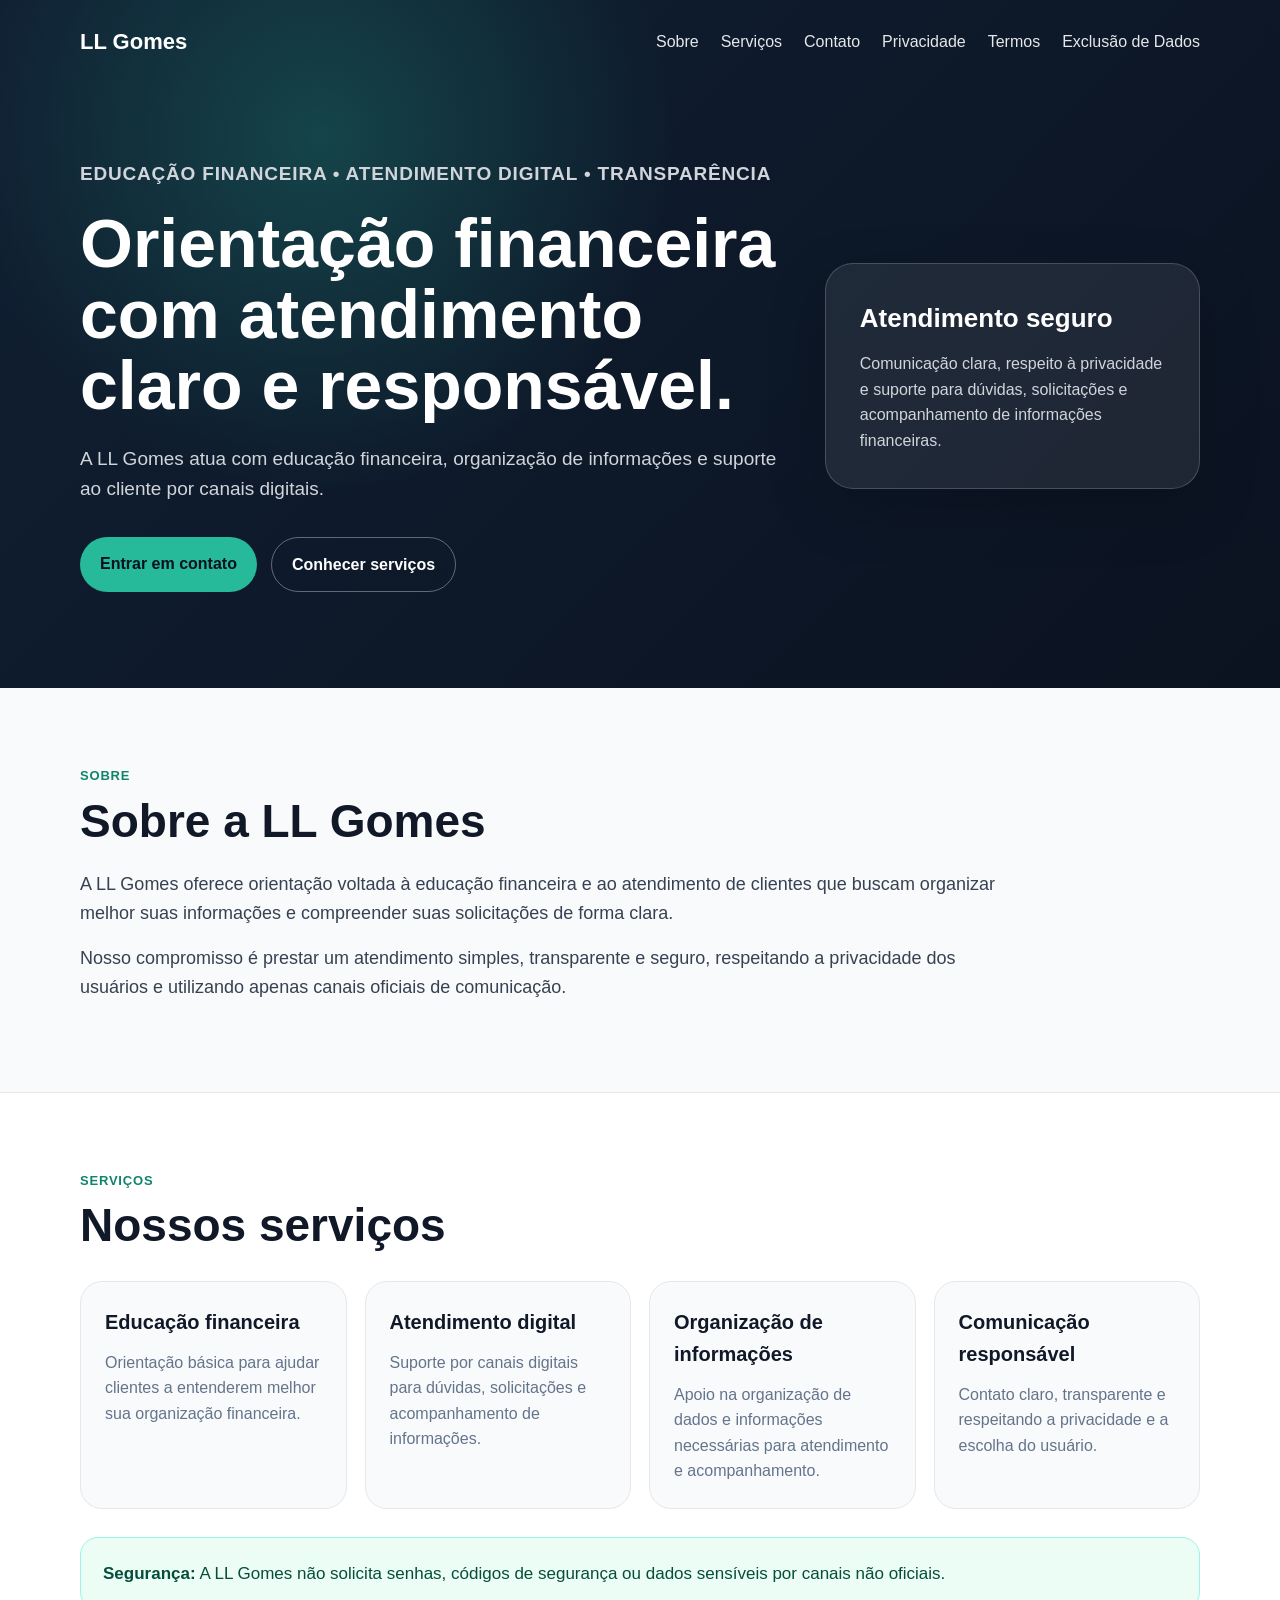
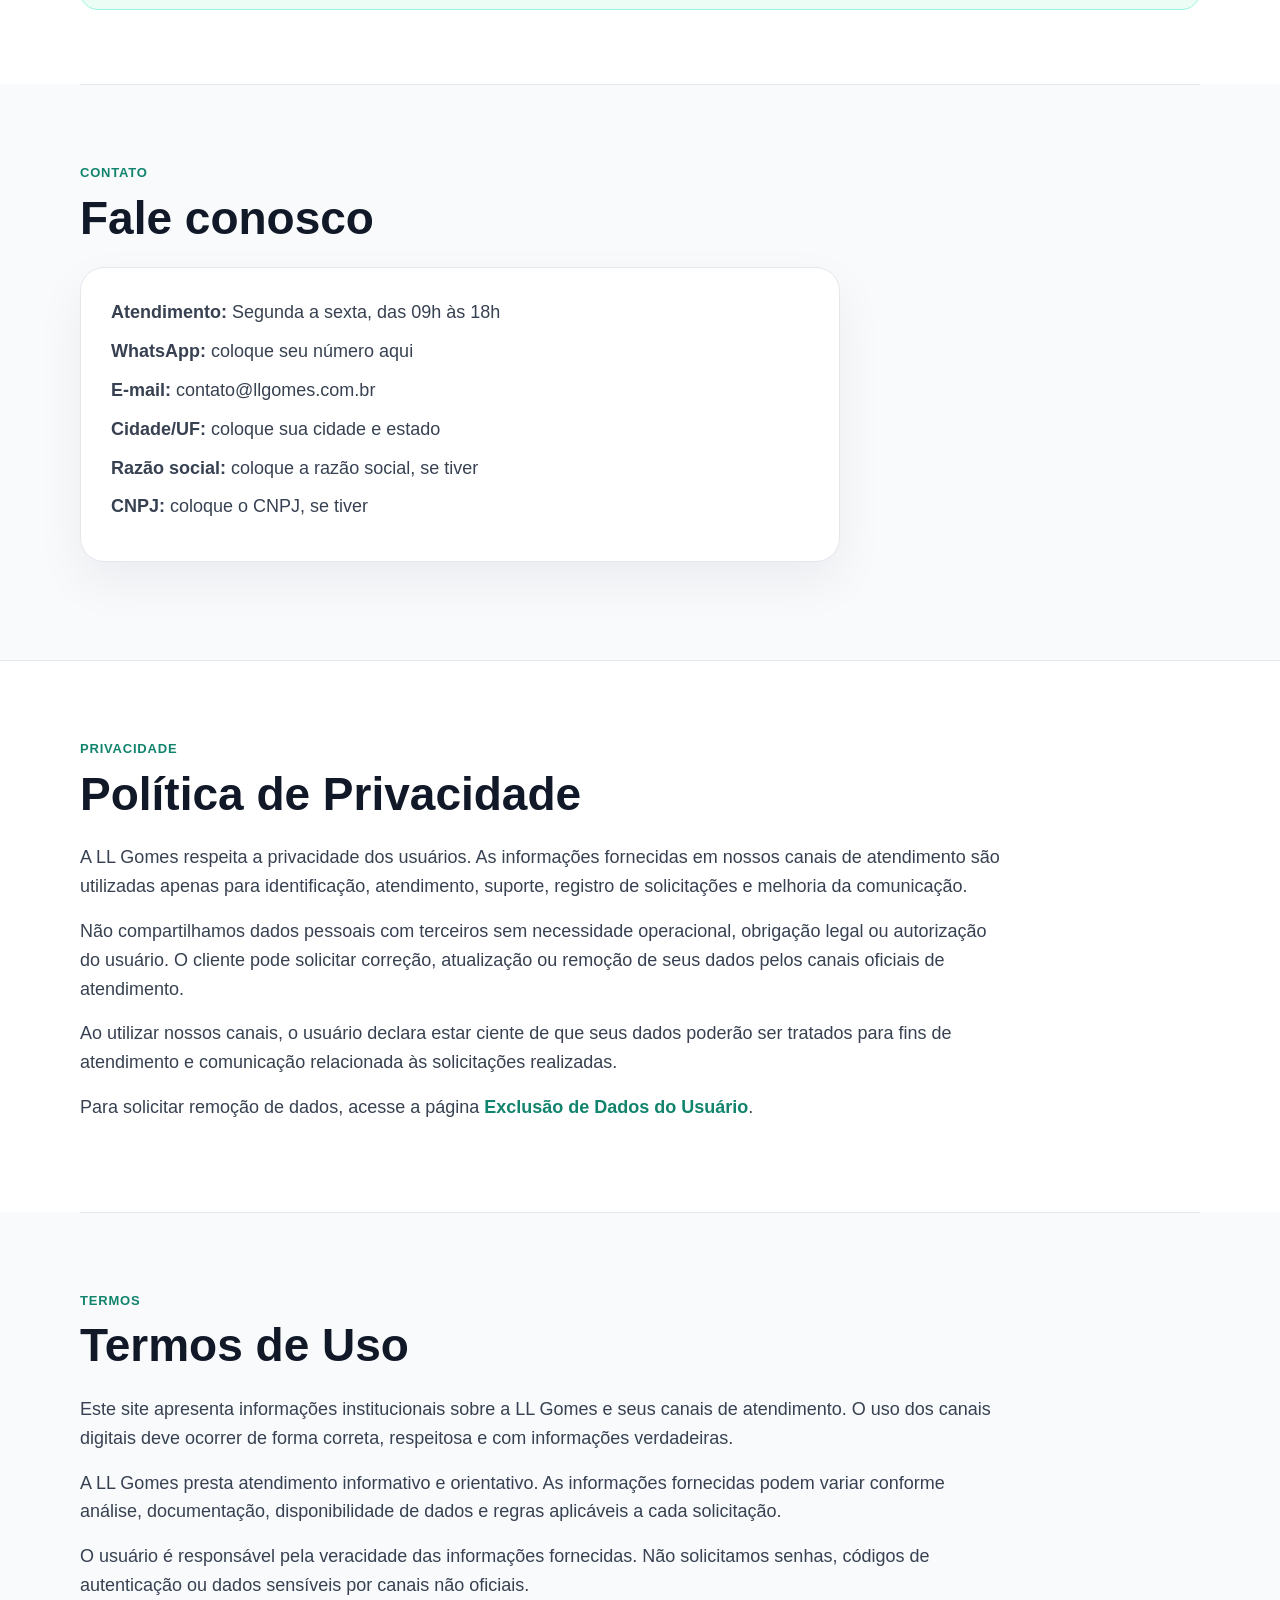
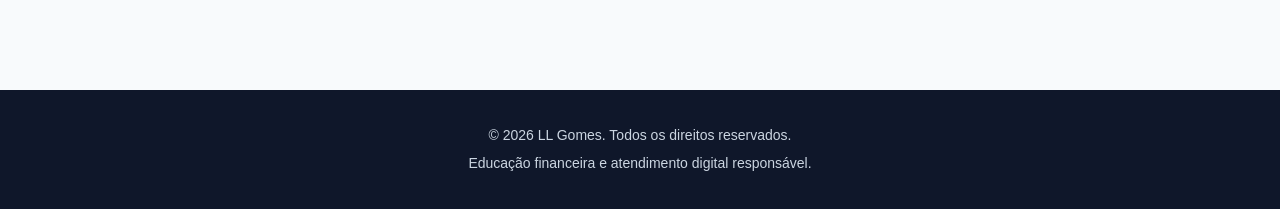
==== index.html @ edf8a2f3 "Add files via upload" ====
<!DOCTYPE html>
<html lang="pt-BR">
<head>
  <meta charset="UTF-8" />
  <meta name="viewport" content="width=device-width, initial-scale=1.0" />
  <title>LL Gomes | Educação Financeira</title>
  <meta name="description" content="LL Gomes - Educação financeira, atendimento digital e orientação responsável para clientes." />
  <link rel="stylesheet" href="styles.css" />
</head>
<body>
  <header class="topo">
    <nav class="nav">
      <a class="logo" href="#inicio">LL Gomes</a>
      <div class="menu">
        <a href="#sobre">Sobre</a>
        <a href="#servicos">Serviços</a>
        <a href="#contato">Contato</a>
        <a href="#privacidade">Privacidade</a>
        <a href="#termos">Termos</a>
        <a href="exclusao-de-dados.html">Exclusão de Dados</a>
      </div>
    </nav>

    <section id="inicio" class="hero">
      <div>
        <p class="tag">Educação financeira • Atendimento digital • Transparência</p>
        <h1>Orientação financeira com atendimento claro e responsável.</h1>
        <p>A LL Gomes atua com educação financeira, organização de informações e suporte ao cliente por canais digitais.</p>
        <div class="botoes">
          <a class="btn principal" href="#contato">Entrar em contato</a>
          <a class="btn secundario" href="#servicos">Conhecer serviços</a>
        </div>
      </div>

      <div class="card">
        <h2>Atendimento seguro</h2>
        <p>Comunicação clara, respeito à privacidade e suporte para dúvidas, solicitações e acompanhamento de informações financeiras.</p>
      </div>
    </section>
  </header>

  <main>
    <section id="sobre" class="secao">
      <span>Sobre</span>
      <h2>Sobre a LL Gomes</h2>
      <p>A LL Gomes oferece orientação voltada à educação financeira e ao atendimento de clientes que buscam organizar melhor suas informações e compreender suas solicitações de forma clara.</p>
      <p>Nosso compromisso é prestar um atendimento simples, transparente e seguro, respeitando a privacidade dos usuários e utilizando apenas canais oficiais de comunicação.</p>
    </section>

    <section id="servicos" class="secao destaque">
      <span>Serviços</span>
      <h2>Nossos serviços</h2>
      <div class="grid">
        <article><h3>Educação financeira</h3><p>Orientação básica para ajudar clientes a entenderem melhor sua organização financeira.</p></article>
        <article><h3>Atendimento digital</h3><p>Suporte por canais digitais para dúvidas, solicitações e acompanhamento de informações.</p></article>
        <article><h3>Organização de informações</h3><p>Apoio na organização de dados e informações necessárias para atendimento e acompanhamento.</p></article>
        <article><h3>Comunicação responsável</h3><p>Contato claro, transparente e respeitando a privacidade e a escolha do usuário.</p></article>
      </div>
      <div class="aviso"><strong>Segurança:</strong> A LL Gomes não solicita senhas, códigos de segurança ou dados sensíveis por canais não oficiais.</div>
    </section>

    <section id="contato" class="secao">
      <span>Contato</span>
      <h2>Fale conosco</h2>
      <div class="contato">
        <p><strong>Atendimento:</strong> Segunda a sexta, das 09h às 18h</p>
        <p><strong>WhatsApp:</strong> coloque seu número aqui</p>
        <p><strong>E-mail:</strong> contato@llgomes.com.br</p>
        <p><strong>Cidade/UF:</strong> coloque sua cidade e estado</p>
        <p><strong>Razão social:</strong> coloque a razão social, se tiver</p>
        <p><strong>CNPJ:</strong> coloque o CNPJ, se tiver</p>
      </div>
    </section>

    <section id="privacidade" class="secao destaque">
      <span>Privacidade</span>
      <h2>Política de Privacidade</h2>
      <p>A LL Gomes respeita a privacidade dos usuários. As informações fornecidas em nossos canais de atendimento são utilizadas apenas para identificação, atendimento, suporte, registro de solicitações e melhoria da comunicação.</p>
      <p>Não compartilhamos dados pessoais com terceiros sem necessidade operacional, obrigação legal ou autorização do usuário. O cliente pode solicitar correção, atualização ou remoção de seus dados pelos canais oficiais de atendimento.</p>
      <p>Ao utilizar nossos canais, o usuário declara estar ciente de que seus dados poderão ser tratados para fins de atendimento e comunicação relacionada às solicitações realizadas.</p>
      <p>Para solicitar remoção de dados, acesse a página <a class="link" href="exclusao-de-dados.html">Exclusão de Dados do Usuário</a>.</p>
    </section>

    <section id="termos" class="secao">
      <span>Termos</span>
      <h2>Termos de Uso</h2>
      <p>Este site apresenta informações institucionais sobre a LL Gomes e seus canais de atendimento. O uso dos canais digitais deve ocorrer de forma correta, respeitosa e com informações verdadeiras.</p>
      <p>A LL Gomes presta atendimento informativo e orientativo. As informações fornecidas podem variar conforme análise, documentação, disponibilidade de dados e regras aplicáveis a cada solicitação.</p>
      <p>O usuário é responsável pela veracidade das informações fornecidas. Não solicitamos senhas, códigos de autenticação ou dados sensíveis por canais não oficiais.</p>
    </section>
  </main>

  <footer>
    <p>© 2026 LL Gomes. Todos os direitos reservados.</p>
    <p>Educação financeira e atendimento digital responsável.</p>
  </footer>
</body>
</html>
---- styles.css ----
:root{--dark:#0b1220;--dark2:#102033;--txt:#1f2937;--muted:#64748b;--acc:#26b99a;--acc2:#12846d;--line:#e5e7eb}*{box-sizing:border-box;margin:0;padding:0}html{scroll-behavior:smooth}body{font-family:Arial,Helvetica,sans-serif;background:#f8fafc;color:var(--txt);line-height:1.6}a{text-decoration:none;color:inherit}.link{color:var(--acc2);font-weight:700}.topo{background:radial-gradient(circle at 25% 20%,rgba(38,185,154,.25),transparent 32%),linear-gradient(135deg,var(--dark2),var(--dark));color:#fff}.topo.pagina{min-height:auto}.nav{width:min(1120px,92%);margin:0 auto;padding:24px 0;display:flex;justify-content:space-between;gap:24px;align-items:center}.logo{font-size:22px;font-weight:700}.menu{display:flex;gap:22px;flex-wrap:wrap;color:#e5e7eb}.menu a:hover{color:var(--acc)}.hero{width:min(1120px,92%);margin:0 auto;padding:76px 0 96px;display:grid;grid-template-columns:1.3fr .7fr;gap:48px;align-items:center}.hero.simples{display:block;padding:60px 0 76px}.tag{color:#8df2dd;font-weight:700;margin-bottom:18px;text-transform:uppercase;font-size:13px;letter-spacing:.8px}.hero h1{font-size:clamp(38px,6vw,68px);line-height:1.05;max-width:900px;margin-bottom:22px}.hero p{color:#d1d5db;font-size:19px;max-width:760px}.botoes{margin-top:32px;display:flex;gap:14px;flex-wrap:wrap}.btn{padding:14px 20px;border-radius:999px;font-weight:700;display:inline-block}.principal{background:var(--acc);color:#07111f}.secundario{border:1px solid rgba(255,255,255,.35);color:#fff}.card{background:rgba(255,255,255,.08);border:1px solid rgba(255,255,255,.18);border-radius:28px;padding:34px;box-shadow:0 20px 60px rgba(0,0,0,.18)}.card h2{font-size:26px;margin-bottom:12px}.card p{font-size:16px}.secao{width:min(1120px,92%);margin:0 auto;padding:74px 0}.secao+.secao{border-top:1px solid var(--line)}.destaque{background:#fff;width:100%;padding-left:max(4%,calc((100% - 1120px)/2));padding-right:max(4%,calc((100% - 1120px)/2))}.secao span{color:var(--acc2);font-weight:700;text-transform:uppercase;letter-spacing:.8px;font-size:13px}.secao h2{font-size:clamp(30px,4vw,46px);line-height:1.1;margin:8px 0 24px;color:#111827}.secao p{font-size:18px;color:#374151;max-width:920px;margin-bottom:16px}.grid{display:grid;grid-template-columns:repeat(4,1fr);gap:18px;margin-top:30px}.grid article{border:1px solid var(--line);border-radius:22px;padding:24px;background:#f8fafc}.grid h3{font-size:20px;margin-bottom:12px;color:#111827}.grid p{font-size:16px;margin:0;color:var(--muted)}.aviso{margin-top:28px;padding:22px;border-radius:18px;background:#ecfdf5;border:1px solid #99f6e4;color:#064e3b;font-size:17px}.contato{background:#fff;border:1px solid var(--line);border-radius:24px;padding:30px;max-width:760px;box-shadow:0 20px 50px rgba(15,23,42,.06);margin:24px 0}.contato p{margin-bottom:10px}footer{background:#0f172a;color:#cbd5e1;text-align:center;padding:34px 20px;font-size:14px}footer p+p{margin-top:6px}@media(max-width:900px){.nav{align-items:flex-start;flex-direction:column}.hero{grid-template-columns:1fr;padding-top:44px}.grid{grid-template-columns:repeat(2,1fr)}}@media(max-width:560px){.menu{gap:12px}.grid{grid-template-columns:1fr}.hero h1{font-size:40px}.secao{padding:52px 0}}
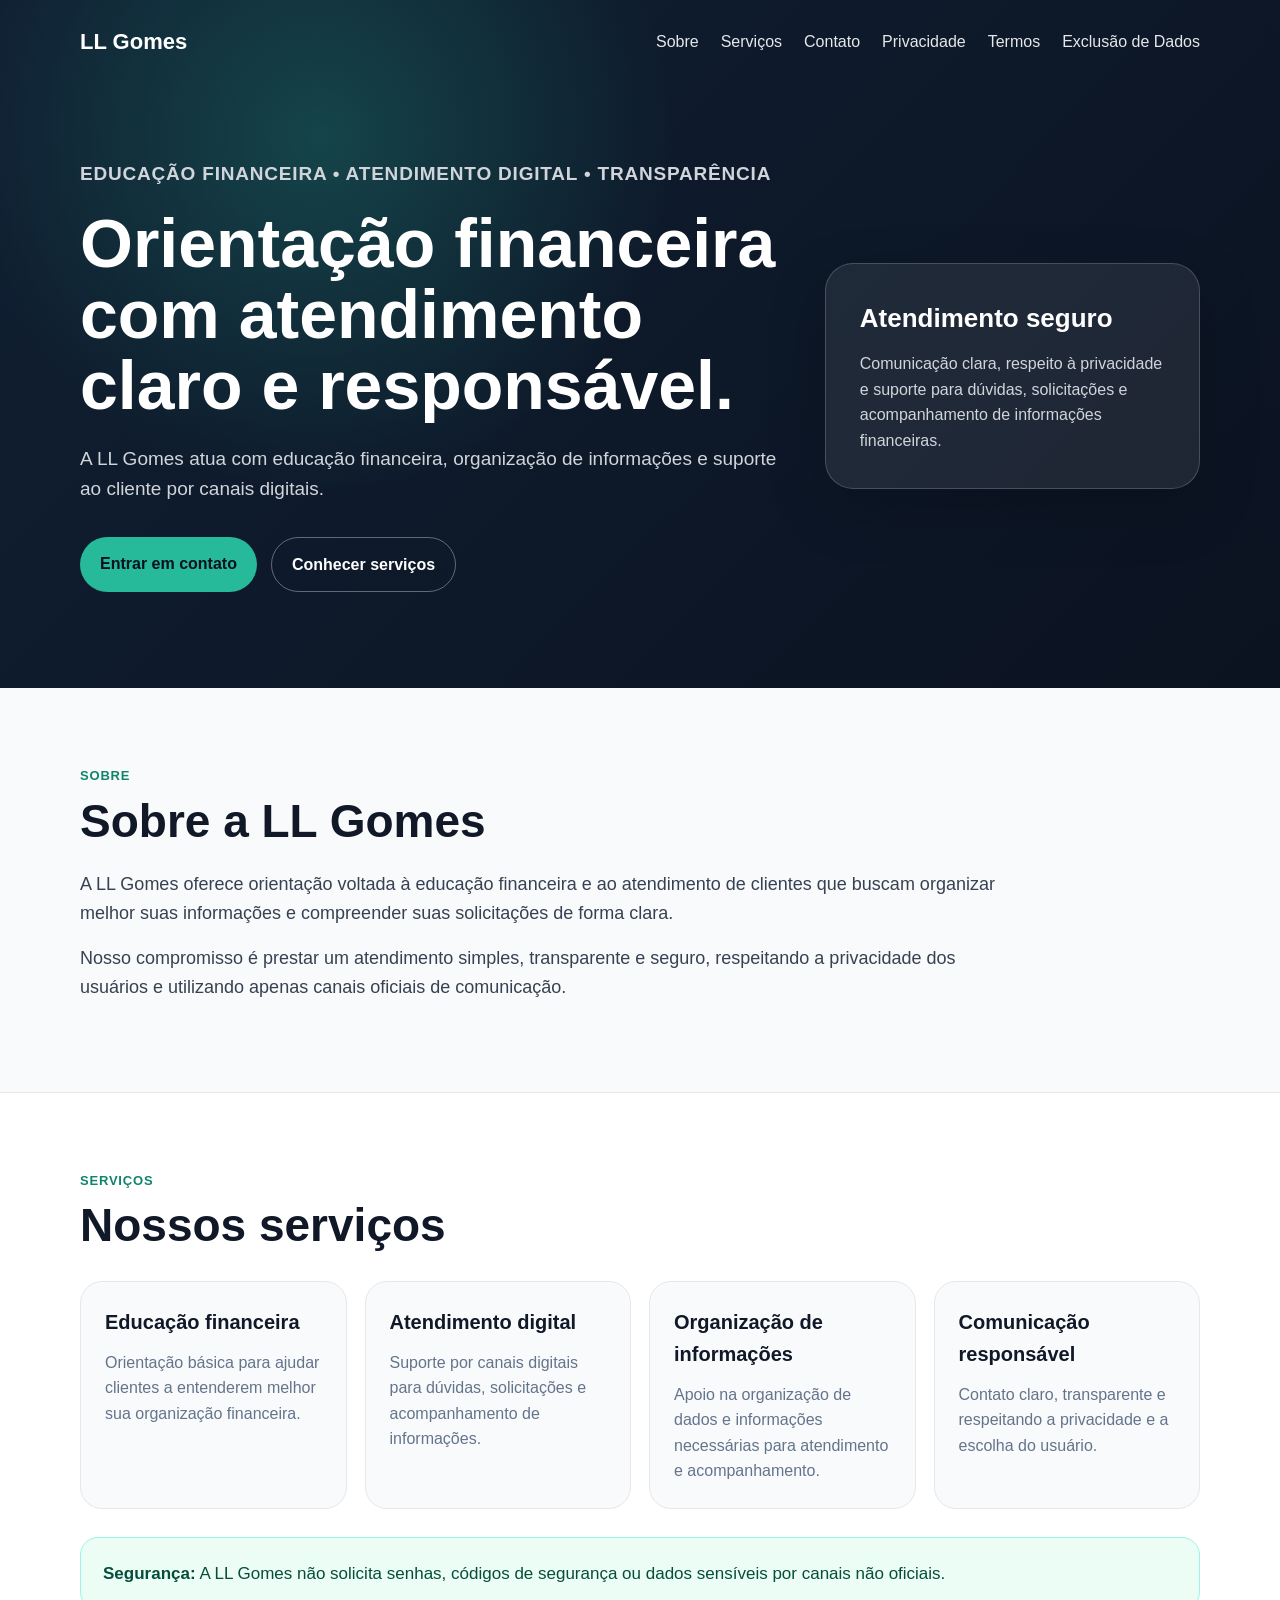
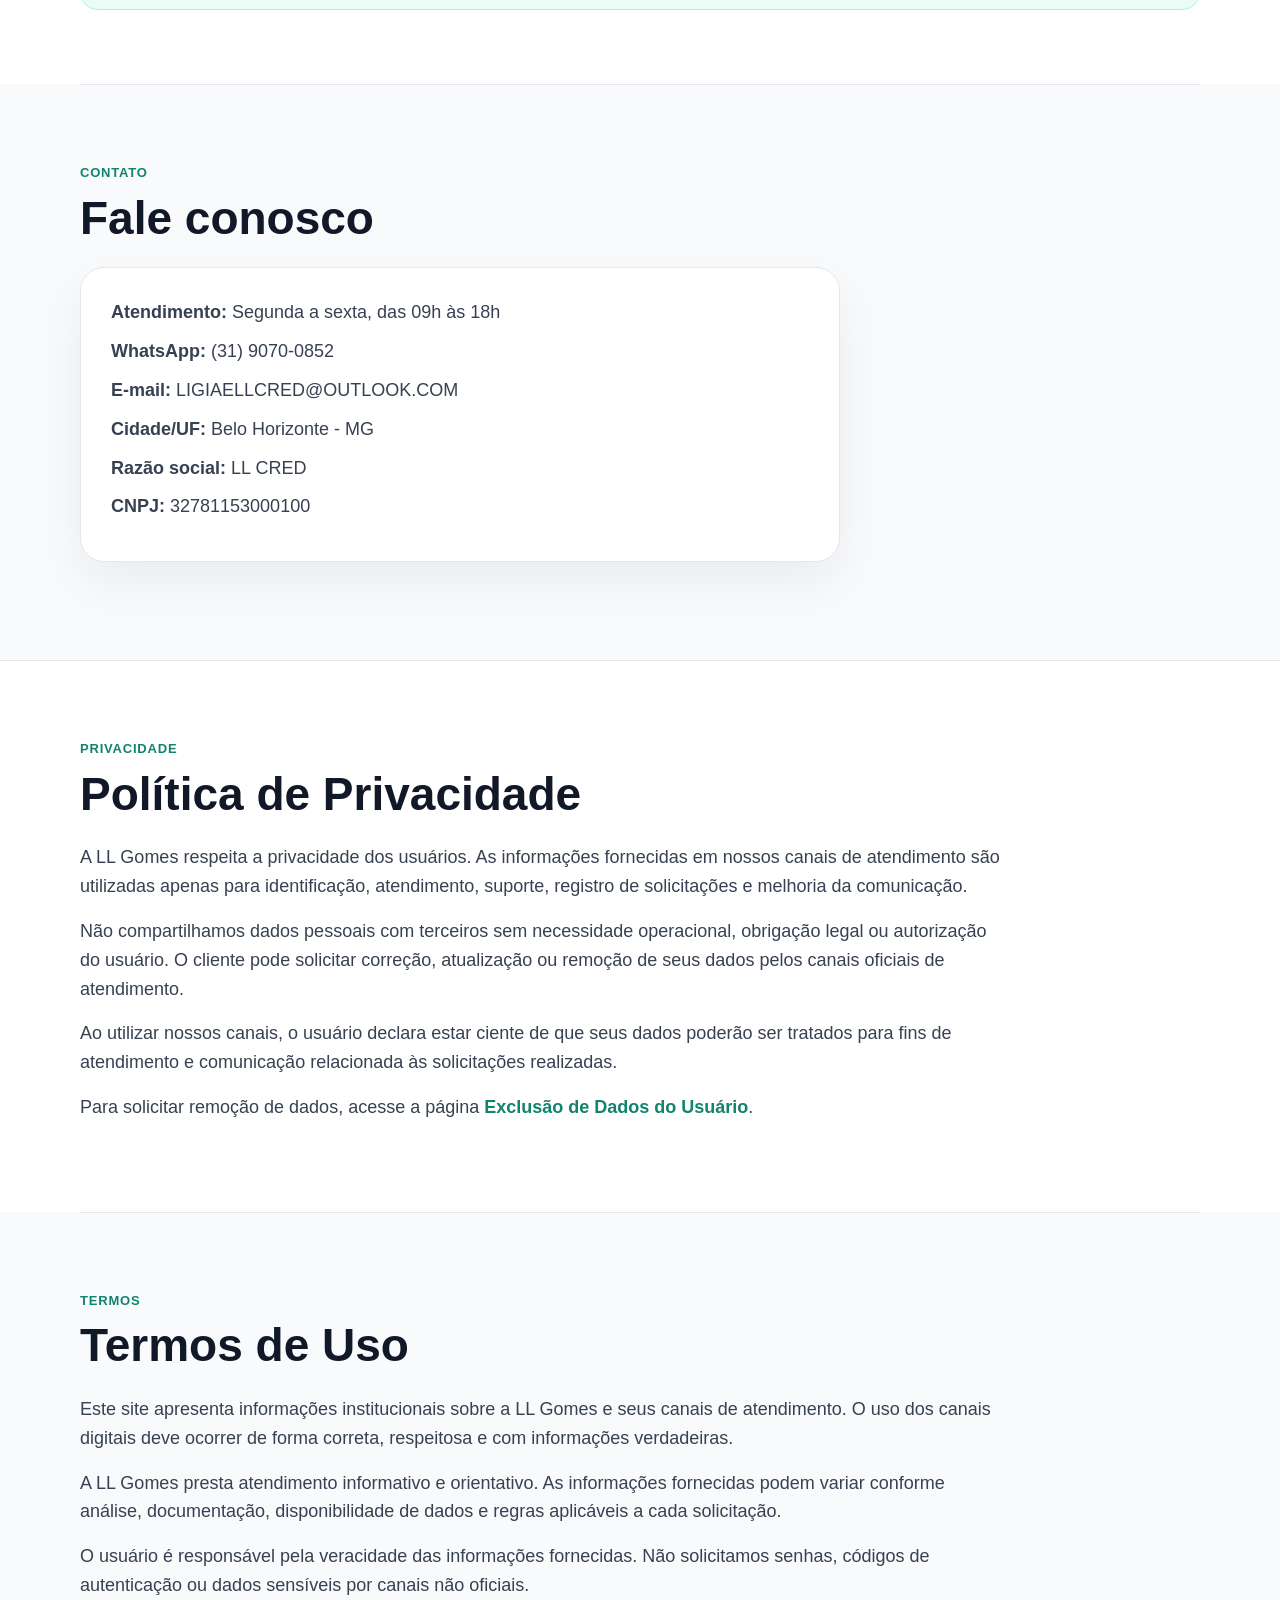
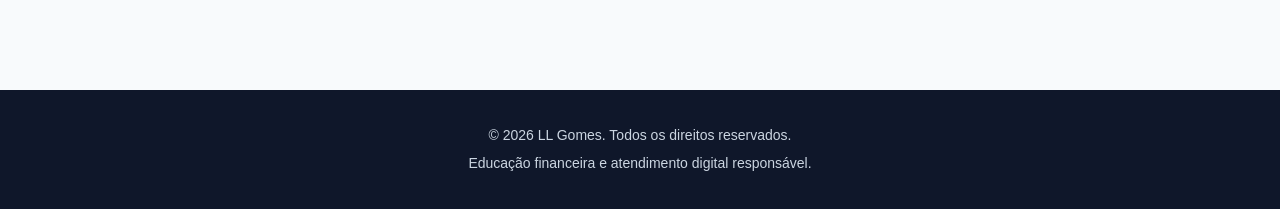
==== commit 935e34fc: "Update index.html" ====
--- a/index.html
+++ b/index.html
@@ -64,11 +64,11 @@
       <h2>Fale conosco</h2>
       <div class="contato">
         <p><strong>Atendimento:</strong> Segunda a sexta, das 09h às 18h</p>
-        <p><strong>WhatsApp:</strong> coloque seu número aqui</p>
-        <p><strong>E-mail:</strong> contato@llgomes.com.br</p>
-        <p><strong>Cidade/UF:</strong> coloque sua cidade e estado</p>
-        <p><strong>Razão social:</strong> coloque a razão social, se tiver</p>
-        <p><strong>CNPJ:</strong> coloque o CNPJ, se tiver</p>
+        <p><strong>WhatsApp:</strong> (31) 9070-0852</p>
+        <p><strong>E-mail:</strong> LIGIAELLCRED@OUTLOOK.COM</p>
+        <p><strong>Cidade/UF:</strong> Belo Horizonte - MG</p>
+        <p><strong>Razão social:</strong> LL CRED</p>
+        <p><strong>CNPJ:</strong> 32781153000100</p>
       </div>
     </section>
 
